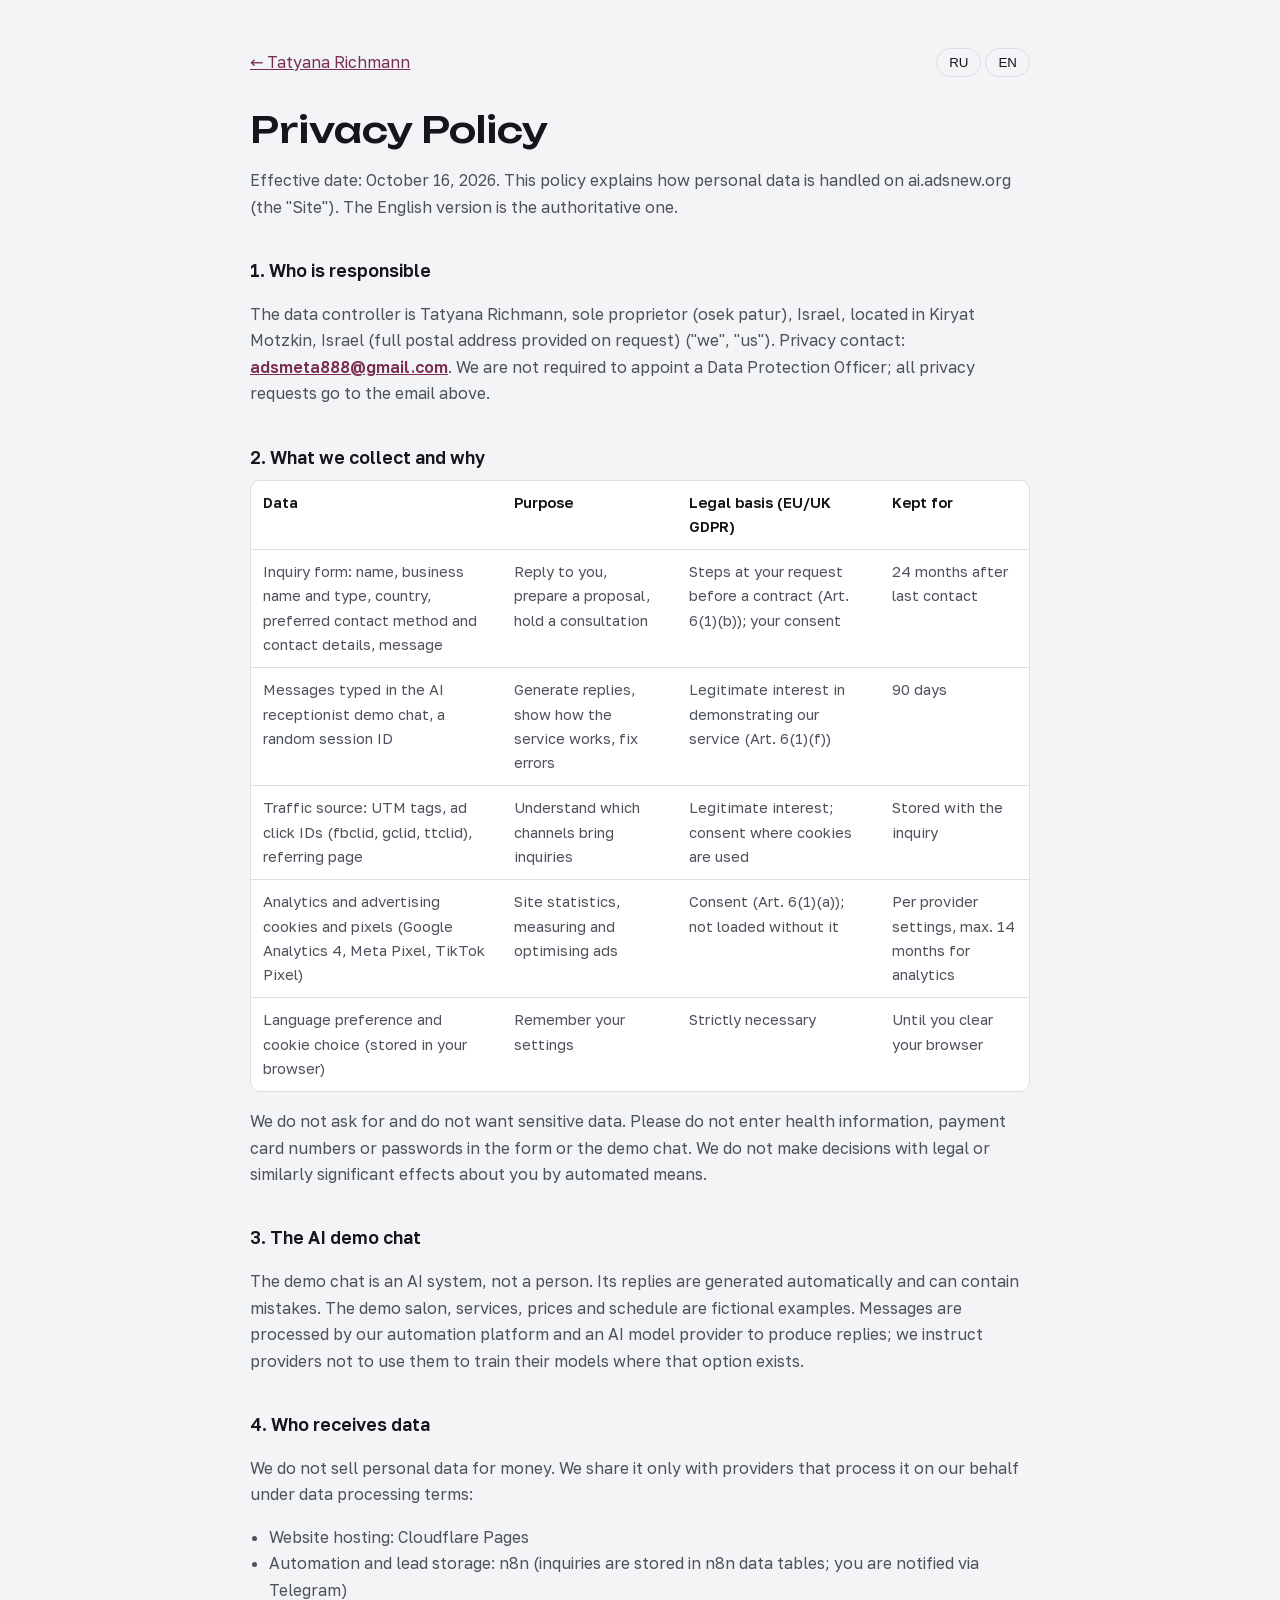
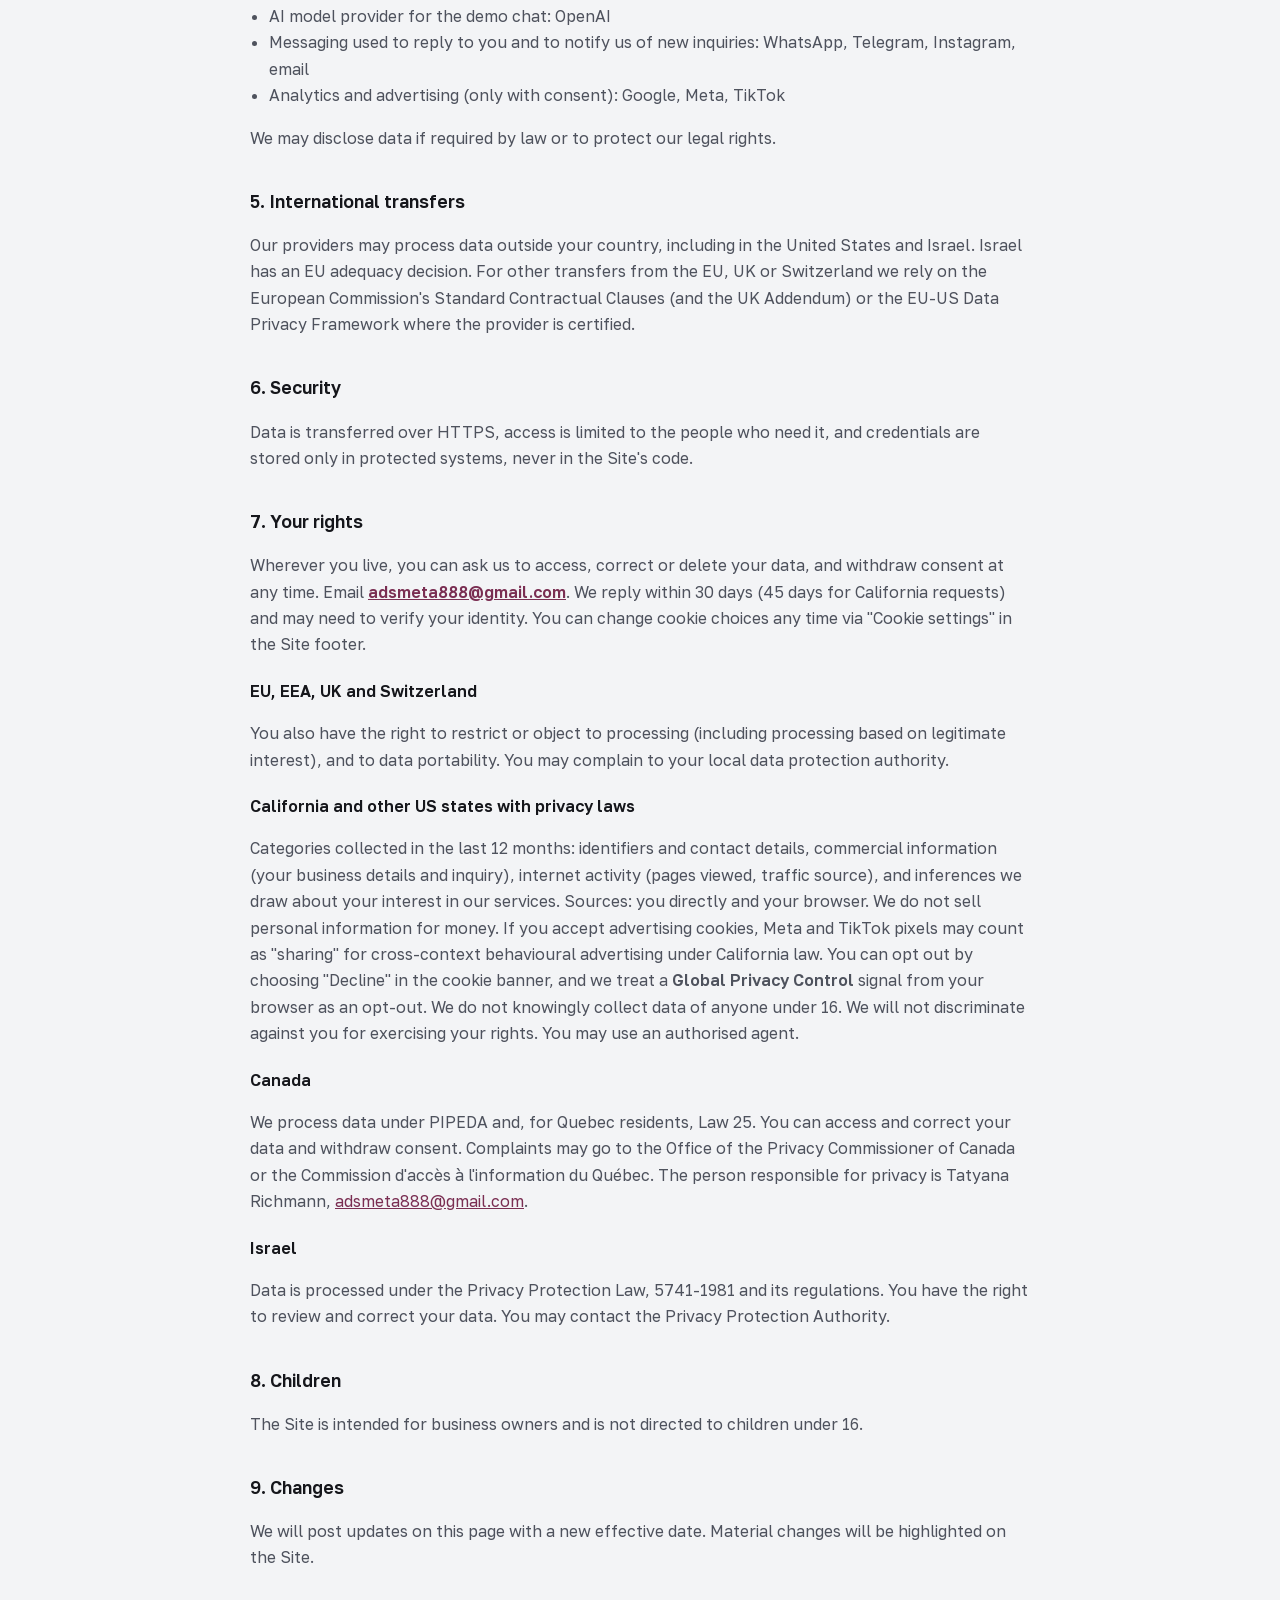
==== privacy.html @ 4d25e9cf "Static files of ai.adsnew.org landing for Cloudflare Pages direct upload Co-Authored-By: Claude Opus" ====
<!doctype html>
<html lang="ru" data-lang="ru">
<head>
<meta charset="utf-8">
<meta name="viewport" content="width=device-width, initial-scale=1, viewport-fit=cover">
<title>Privacy Policy · Tatyana Richmann</title>
<meta name="robots" content="noindex">
<link rel="icon" href="favicon.svg" type="image/svg+xml">
<link rel="stylesheet" href="fonts.css">
<style>
:root{--paper:#F3F4F6;--ink:#15161B;--muted:#4E525D;--line:#DCDEE4;--plum:#7A2E52;--surface:#FFFFFF}
@media (prefers-color-scheme: dark){:root:not([data-theme="light"]){--paper:#111216;--ink:#ECEDF1;--muted:#B0B4BF;--line:#2C2F38;--plum:#D98AAE;--surface:#1A1C22;color-scheme:dark}}
:root[data-theme="dark"]{--paper:#111216;--ink:#ECEDF1;--muted:#B0B4BF;--line:#2C2F38;--plum:#D98AAE;--surface:#1A1C22;color-scheme:dark}
body{margin:0;background:var(--paper);color:var(--ink);font:16px/1.65 "Golos Text",system-ui,sans-serif}
main{max-width:780px;margin:0 auto;padding-block:48px 80px;padding-left:max(16px,env(safe-area-inset-left,0px));padding-right:max(16px,env(safe-area-inset-right,0px))}
h1{font:500 clamp(1.6rem,4vw,2.2rem)/1.2 "Unbounded",system-ui,sans-serif;margin:0 0 8px;text-wrap:balance}
h2{font-size:1.1rem;margin:36px 0 8px}
h3{font-size:1rem;margin:20px 0 6px}
p,li{color:var(--muted)} a{color:var(--plum)} ul{padding-left:1.2em}
.top{display:flex;justify-content:space-between;align-items:center;margin-bottom:32px;gap:12px}
.lang button{border:1px solid var(--line);background:transparent;color:var(--ink);border-radius:999px;padding:6px 12px;cursor:pointer}
.tbl{overflow-x:auto;border:1px solid var(--line);border-radius:10px;background:var(--surface)}
table{border-collapse:collapse;width:100%;min-width:560px;font-size:.92rem}
th,td{text-align:left;vertical-align:top;padding:10px 12px;border-bottom:1px solid var(--line)}
th{font-weight:600}
td{color:var(--muted)}
tr:last-child td{border-bottom:0}
.box{border-left:3px solid var(--plum);padding:6px 0 6px 14px;margin:16px 0}
html[data-lang="ru"] .en, html[data-lang="en"] .ru{display:none}
</style>
</head>
<body>
<main>
<div class="top"><a href="index.html">← Tatyana Richmann</a><span class="lang"><button type="button" data-l="ru">RU</button> <button type="button" data-l="en">EN</button></span></div>

<!-- ======================= ENGLISH (authoritative version) ======================= -->
<section class="en">
<h1>Privacy Policy</h1>
<p>Effective date: October 16, 2026. This policy explains how personal data is handled on ai.adsnew.org (the "Site"). The English version is the authoritative one.</p>

<h2>1. Who is responsible</h2>
<p>The data controller is Tatyana Richmann, sole proprietor (osek patur), Israel, located in Kiryat Motzkin, Israel (full postal address provided on request) ("we", "us"). Privacy contact: <b><a href="mailto:adsmeta888@gmail.com">adsmeta888@gmail.com</a></b>. We are not required to appoint a Data Protection Officer; all privacy requests go to the email above.</p>

<h2>2. What we collect and why</h2>
<div class="tbl"><table>
<tr><th>Data</th><th>Purpose</th><th>Legal basis (EU/UK GDPR)</th><th>Kept for</th></tr>
<tr><td>Inquiry form: name, business name and type, country, preferred contact method and contact details, message</td><td>Reply to you, prepare a proposal, hold a consultation</td><td>Steps at your request before a contract (Art. 6(1)(b)); your consent</td><td>24 months after last contact</td></tr>
<tr><td>Messages typed in the AI receptionist demo chat, a random session ID</td><td>Generate replies, show how the service works, fix errors</td><td>Legitimate interest in demonstrating our service (Art. 6(1)(f))</td><td>90 days</td></tr>
<tr><td>Traffic source: UTM tags, ad click IDs (fbclid, gclid, ttclid), referring page</td><td>Understand which channels bring inquiries</td><td>Legitimate interest; consent where cookies are used</td><td>Stored with the inquiry</td></tr>
<tr><td>Analytics and advertising cookies and pixels (Google Analytics 4, Meta Pixel, TikTok Pixel)</td><td>Site statistics, measuring and optimising ads</td><td>Consent (Art. 6(1)(a)); not loaded without it</td><td>Per provider settings, max. 14 months for analytics</td></tr>
<tr><td>Language preference and cookie choice (stored in your browser)</td><td>Remember your settings</td><td>Strictly necessary</td><td>Until you clear your browser</td></tr>
</table></div>
<p>We do not ask for and do not want sensitive data. Please do not enter health information, payment card numbers or passwords in the form or the demo chat. We do not make decisions with legal or similarly significant effects about you by automated means.</p>

<h2>3. The AI demo chat</h2>
<p>The demo chat is an AI system, not a person. Its replies are generated automatically and can contain mistakes. The demo salon, services, prices and schedule are fictional examples. Messages are processed by our automation platform and an AI model provider to produce replies; we instruct providers not to use them to train their models where that option exists.</p>

<h2>4. Who receives data</h2>
<p>We do not sell personal data for money. We share it only with providers that process it on our behalf under data processing terms:</p>
<ul>
<li>Website hosting: Cloudflare Pages</li>
<li>Automation and lead storage: n8n (inquiries are stored in n8n data tables; you are notified via Telegram)</li>
<li>AI model provider for the demo chat: OpenAI</li>
<li>Messaging used to reply to you and to notify us of new inquiries: WhatsApp, Telegram, Instagram, email</li>
<li>Analytics and advertising (only with consent): Google, Meta, TikTok</li>
</ul>
<p>We may disclose data if required by law or to protect our legal rights.</p>

<h2>5. International transfers</h2>
<p>Our providers may process data outside your country, including in the United States and Israel. Israel has an EU adequacy decision. For other transfers from the EU, UK or Switzerland we rely on the European Commission's Standard Contractual Clauses (and the UK Addendum) or the EU-US Data Privacy Framework where the provider is certified.</p>

<h2>6. Security</h2>
<p>Data is transferred over HTTPS, access is limited to the people who need it, and credentials are stored only in protected systems, never in the Site's code.</p>

<h2>7. Your rights</h2>
<p>Wherever you live, you can ask us to access, correct or delete your data, and withdraw consent at any time. Email <b><a href="mailto:adsmeta888@gmail.com">adsmeta888@gmail.com</a></b>. We reply within 30 days (45 days for California requests) and may need to verify your identity. You can change cookie choices any time via "Cookie settings" in the Site footer.</p>
<h3>EU, EEA, UK and Switzerland</h3>
<p>You also have the right to restrict or object to processing (including processing based on legitimate interest), and to data portability. You may complain to your local data protection authority.</p>
<h3>California and other US states with privacy laws</h3>
<p>Categories collected in the last 12 months: identifiers and contact details, commercial information (your business details and inquiry), internet activity (pages viewed, traffic source), and inferences we draw about your interest in our services. Sources: you directly and your browser. We do not sell personal information for money. If you accept advertising cookies, Meta and TikTok pixels may count as "sharing" for cross-context behavioural advertising under California law. You can opt out by choosing "Decline" in the cookie banner, and we treat a <b>Global Privacy Control</b> signal from your browser as an opt-out. We do not knowingly collect data of anyone under 16. We will not discriminate against you for exercising your rights. You may use an authorised agent.</p>
<h3>Canada</h3>
<p>We process data under PIPEDA and, for Quebec residents, Law 25. You can access and correct your data and withdraw consent. Complaints may go to the Office of the Privacy Commissioner of Canada or the Commission d'accès à l'information du Québec. The person responsible for privacy is Tatyana Richmann, <a href="mailto:adsmeta888@gmail.com">adsmeta888@gmail.com</a>.</p>
<h3>Israel</h3>
<p>Data is processed under the Privacy Protection Law, 5741-1981 and its regulations. You have the right to review and correct your data. You may contact the Privacy Protection Authority.</p>

<h2>8. Children</h2>
<p>The Site is intended for business owners and is not directed to children under 16.</p>

<h2>9. Changes</h2>
<p>We will post updates on this page with a new effective date. Material changes will be highlighted on the Site.</p>
</section>

<!-- ======================= RUSSIAN ======================= -->
<section class="ru">
<h1>Политика конфиденциальности</h1>
<p>Действует с 16 октября 2026 года. Политика описывает, как обрабатываются персональные данные на сайте ai.adsnew.org («Сайт»). При расхождениях приоритет имеет английская версия.</p>

<h2>1. Кто отвечает за данные</h2>
<p>Оператор (контролёр) данных: Татьяна Ричманн (Tatyana Richmann), частный предприниматель (осек патур), Израиль, г. Кирьят-Моцкин, Израиль (полный почтовый адрес предоставляется по запросу) («мы»). Контакт по вопросам данных: <b><a href="mailto:adsmeta888@gmail.com">adsmeta888@gmail.com</a></b>. Назначать специалиста по защите данных (DPO) мы не обязаны, все запросы принимаются по этому адресу.</p>

<h2>2. Какие данные и зачем</h2>
<div class="tbl"><table>
<tr><th>Данные</th><th>Цель</th><th>Правовое основание (GDPR)</th><th>Срок хранения</th></tr>
<tr><td>Форма заявки: имя, название и тип бизнеса, страна, способ связи и контакт, сообщение</td><td>Ответить, подготовить предложение, провести консультацию</td><td>Действия по вашему запросу до заключения договора (ст. 6(1)(b)); ваше согласие</td><td>24 месяца с последнего контакта</td></tr>
<tr><td>Сообщения в демо-чате ИИ-администратора, случайный ID сессии</td><td>Сформировать ответ, показать работу сервиса, исправить ошибки</td><td>Законный интерес в демонстрации сервиса (ст. 6(1)(f))</td><td>90 дней</td></tr>
<tr><td>Источник перехода: UTM-метки, ID рекламных кликов (fbclid, gclid, ttclid), страница-источник</td><td>Понимать, какие каналы приводят обращения</td><td>Законный интерес; согласие, если используются cookies</td><td>Вместе с заявкой</td></tr>
<tr><td>Cookies и пиксели аналитики и рекламы (Google Analytics 4, Meta Pixel, TikTok Pixel)</td><td>Статистика сайта, оценка и оптимизация рекламы</td><td>Согласие (ст. 6(1)(a)); без него не загружаются</td><td>По настройкам сервисов, для аналитики не более 14 месяцев</td></tr>
<tr><td>Выбор языка и решение по cookies (в вашем браузере)</td><td>Запомнить настройки</td><td>Строго необходимые</td><td>Пока вы не очистите браузер</td></tr>
</table></div>
<p>Мы не запрашиваем особые категории данных. Не вводите в форму и демо-чат сведения о здоровье, номера карт и пароли. Решений, имеющих для вас юридические или аналогичные последствия, автоматически мы не принимаем.</p>

<h2>3. Демо-чат с ИИ</h2>
<p>Демо-чат — это система искусственного интеллекта, а не человек. Ответы создаются автоматически и могут содержать ошибки. Демо-салон, услуги, цены и расписание вымышлены. Сообщения обрабатываются платформой автоматизации и поставщиком ИИ-модели только для формирования ответа; там, где это возможно, мы запрещаем поставщикам обучать модели на этих данных.</p>

<h2>4. Кому передаются данные</h2>
<p>Мы не продаём персональные данные за деньги. Передаём их только исполнителям, которые обрабатывают данные по нашему поручению:</p>
<ul>
<li>Хостинг сайта: Cloudflare Pages</li>
<li>Автоматизация и хранение заявок: n8n (заявки хранятся в таблицах данных n8n, уведомления приходят в Telegram)</li>
<li>Поставщик ИИ-модели для демо-чата: OpenAI</li>
<li>Мессенджеры для ответа вам: WhatsApp, Telegram, Instagram, email</li>
<li>Аналитика и реклама (только с согласия): Google, Meta, TikTok</li>
</ul>
<p>Мы можем раскрыть данные, если этого требует закон или для защиты наших прав.</p>

<h2>5. Трансграничная передача</h2>
<p>Исполнители могут обрабатывать данные за пределами вашей страны, в том числе в США и Израиле. Для Израиля действует решение ЕС об адекватности защиты. Для других передач из ЕС, Великобритании и Швейцарии используются Стандартные договорные условия Еврокомиссии (и UK Addendum) или EU-US Data Privacy Framework, если исполнитель сертифицирован.</p>

<h2>6. Безопасность</h2>
<p>Данные передаются по HTTPS, доступ есть только у тех, кому он нужен, а ключи доступа хранятся в защищённых системах и никогда не размещаются в коде сайта.</p>

<h2>7. Ваши права</h2>
<p>Где бы вы ни находились, вы можете запросить доступ к своим данным, их исправление или удаление и в любой момент отозвать согласие. Пишите на <b><a href="mailto:adsmeta888@gmail.com">adsmeta888@gmail.com</a></b>. Отвечаем в течение 30 дней (45 дней для запросов из Калифорнии), можем попросить подтвердить личность. Настройки cookies меняются по ссылке «Настройки cookies» внизу сайта.</p>
<h3>ЕС, ЕЭЗ, Великобритания и Швейцария</h3>
<p>Вы также вправе ограничить обработку или возразить против неё (в том числе основанной на законном интересе) и получить данные в переносимом формате. Вы можете подать жалобу в надзорный орган вашей страны.</p>
<h3>Калифорния и другие штаты США с законами о приватности</h3>
<p>Категории данных за последние 12 месяцев: идентификаторы и контакты, коммерческая информация (данные о вашем бизнесе и запросе), интернет-активность (просмотренные страницы, источник перехода), а также наши выводы о вашем интересе к услугам. Источники: вы и ваш браузер. Мы не продаём данные за деньги. Если вы принимаете рекламные cookies, пиксели Meta и TikTok могут считаться «передачей» (sharing) для поведенческой рекламы по законам Калифорнии. Отказаться можно кнопкой «Отказаться» в баннере cookies; сигнал <b>Global Privacy Control</b> из вашего браузера мы также считаем отказом. Мы сознательно не собираем данные лиц младше 16 лет и не ущемляем вас за использование ваших прав. Вы можете действовать через уполномоченного представителя.</p>
<h3>Канада</h3>
<p>Данные обрабатываются в соответствии с PIPEDA, для жителей Квебека — с Законом 25. Вы можете получить доступ к данным, исправить их и отозвать согласие. Жалобы принимает Офис уполномоченного по защите частной жизни Канады или Commission d'accès à l'information du Québec. Ответственное лицо: Татьяна Ричманн, <a href="mailto:adsmeta888@gmail.com">adsmeta888@gmail.com</a>.</p>
<h3>Израиль</h3>
<p>Данные обрабатываются в соответствии с Законом о защите частной жизни 5741-1981 и подзаконными актами. Вы вправе ознакомиться со своими данными и исправить их, а также обратиться в Управление по защите частной жизни.</p>

<h2>8. Дети</h2>
<p>Сайт предназначен для владельцев бизнеса и не ориентирован на детей младше 16 лет.</p>

<h2>9. Изменения</h2>
<p>Обновления публикуются на этой странице с новой датой вступления в силу. О существенных изменениях мы сообщим на сайте.</p>
</section>
</main>
<script>
(function(){var r=document.documentElement;function s(l){r.lang=l;r.setAttribute("data-lang",l);try{localStorage.setItem("tr_lang",l)}catch(e){}}
var l=null;try{l=localStorage.getItem("tr_lang")}catch(e){} if(location.hash==="#en"||location.hash==="#ru") l=location.hash.slice(1);
s(l==="en"||l==="ru"?l:(/^ru/i.test(navigator.language||"")?"ru":"en"));
document.querySelectorAll("[data-l]").forEach(function(b){b.addEventListener("click",function(){s(b.dataset.l)})});})();
</script>
</body>
</html>
---- fonts.css ----
/* cyrillic-ext */
@font-face {
  font-family: 'Golos Text';
  font-style: normal;
  font-weight: 400;
  font-display: swap;
  src: url(fonts/golos-text-cyrillic-ext-b06cf9.woff2) format('woff2');
  unicode-range: U+0460-052F, U+1C80-1C8A, U+20B4, U+2DE0-2DFF, U+A640-A69F, U+FE2E-FE2F;
}
/* cyrillic */
@font-face {
  font-family: 'Golos Text';
  font-style: normal;
  font-weight: 400;
  font-display: swap;
  src: url(fonts/golos-text-cyrillic-721d01.woff2) format('woff2');
  unicode-range: U+0301, U+0400-045F, U+0490-0491, U+04B0-04B1, U+2116;
}
/* latin-ext */
@font-face {
  font-family: 'Golos Text';
  font-style: normal;
  font-weight: 400;
  font-display: swap;
  src: url(fonts/golos-text-latin-ext-52fc06.woff2) format('woff2');
  unicode-range: U+0100-02BA, U+02BD-02C5, U+02C7-02CC, U+02CE-02D7, U+02DD-02FF, U+0304, U+0308, U+0329, U+1D00-1DBF, U+1E00-1E9F, U+1EF2-1EFF, U+2020, U+20A0-20AB, U+20AD-20C4, U+2113, U+2C60-2C7F, U+A720-A7FF;
}
/* latin */
@font-face {
  font-family: 'Golos Text';
  font-style: normal;
  font-weight: 400;
  font-display: swap;
  src: url(fonts/golos-text-latin-65c68b.woff2) format('woff2');
  unicode-range: U+0000-00FF, U+0131, U+0152-0153, U+02BB-02BC, U+02C6, U+02DA, U+02DC, U+0304, U+0308, U+0329, U+2000-206F, U+20AC, U+2122, U+2191, U+2193, U+2212, U+2215, U+FEFF, U+FFFD;
}
/* cyrillic-ext */
@font-face {
  font-family: 'Golos Text';
  font-style: normal;
  font-weight: 500;
  font-display: swap;
  src: url(fonts/golos-text-cyrillic-ext-b06cf9.woff2) format('woff2');
  unicode-range: U+0460-052F, U+1C80-1C8A, U+20B4, U+2DE0-2DFF, U+A640-A69F, U+FE2E-FE2F;
}
/* cyrillic */
@font-face {
  font-family: 'Golos Text';
  font-style: normal;
  font-weight: 500;
  font-display: swap;
  src: url(fonts/golos-text-cyrillic-721d01.woff2) format('woff2');
  unicode-range: U+0301, U+0400-045F, U+0490-0491, U+04B0-04B1, U+2116;
}
/* latin-ext */
@font-face {
  font-family: 'Golos Text';
  font-style: normal;
  font-weight: 500;
  font-display: swap;
  src: url(fonts/golos-text-latin-ext-52fc06.woff2) format('woff2');
  unicode-range: U+0100-02BA, U+02BD-02C5, U+02C7-02CC, U+02CE-02D7, U+02DD-02FF, U+0304, U+0308, U+0329, U+1D00-1DBF, U+1E00-1E9F, U+1EF2-1EFF, U+2020, U+20A0-20AB, U+20AD-20C4, U+2113, U+2C60-2C7F, U+A720-A7FF;
}
/* latin */
@font-face {
  font-family: 'Golos Text';
  font-style: normal;
  font-weight: 500;
  font-display: swap;
  src: url(fonts/golos-text-latin-65c68b.woff2) format('woff2');
  unicode-range: U+0000-00FF, U+0131, U+0152-0153, U+02BB-02BC, U+02C6, U+02DA, U+02DC, U+0304, U+0308, U+0329, U+2000-206F, U+20AC, U+2122, U+2191, U+2193, U+2212, U+2215, U+FEFF, U+FFFD;
}
/* cyrillic-ext */
@font-face {
  font-family: 'Golos Text';
  font-style: normal;
  font-weight: 600;
  font-display: swap;
  src: url(fonts/golos-text-cyrillic-ext-b06cf9.woff2) format('woff2');
  unicode-range: U+0460-052F, U+1C80-1C8A, U+20B4, U+2DE0-2DFF, U+A640-A69F, U+FE2E-FE2F;
}
/* cyrillic */
@font-face {
  font-family: 'Golos Text';
  font-style: normal;
  font-weight: 600;
  font-display: swap;
  src: url(fonts/golos-text-cyrillic-721d01.woff2) format('woff2');
  unicode-range: U+0301, U+0400-045F, U+0490-0491, U+04B0-04B1, U+2116;
}
/* latin-ext */
@font-face {
  font-family: 'Golos Text';
  font-style: normal;
  font-weight: 600;
  font-display: swap;
  src: url(fonts/golos-text-latin-ext-52fc06.woff2) format('woff2');
  unicode-range: U+0100-02BA, U+02BD-02C5, U+02C7-02CC, U+02CE-02D7, U+02DD-02FF, U+0304, U+0308, U+0329, U+1D00-1DBF, U+1E00-1E9F, U+1EF2-1EFF, U+2020, U+20A0-20AB, U+20AD-20C4, U+2113, U+2C60-2C7F, U+A720-A7FF;
}
/* latin */
@font-face {
  font-family: 'Golos Text';
  font-style: normal;
  font-weight: 600;
  font-display: swap;
  src: url(fonts/golos-text-latin-65c68b.woff2) format('woff2');
  unicode-range: U+0000-00FF, U+0131, U+0152-0153, U+02BB-02BC, U+02C6, U+02DA, U+02DC, U+0304, U+0308, U+0329, U+2000-206F, U+20AC, U+2122, U+2191, U+2193, U+2212, U+2215, U+FEFF, U+FFFD;
}
/* cyrillic-ext */
@font-face {
  font-family: 'JetBrains Mono';
  font-style: normal;
  font-weight: 400;
  font-display: swap;
  src: url(fonts/jetbrains-mono-cyrillic-ext-982bf4.woff2) format('woff2');
  unicode-range: U+0460-052F, U+1C80-1C8A, U+20B4, U+2DE0-2DFF, U+A640-A69F, U+FE2E-FE2F;
}
/* cyrillic */
@font-face {
  font-family: 'JetBrains Mono';
  font-style: normal;
  font-weight: 400;
  font-display: swap;
  src: url(fonts/jetbrains-mono-cyrillic-ffa6bb.woff2) format('woff2');
  unicode-range: U+0301, U+0400-045F, U+0490-0491, U+04B0-04B1, U+2116;
}
/* latin-ext */
@font-face {
  font-family: 'JetBrains Mono';
  font-style: normal;
  font-weight: 400;
  font-display: swap;
  src: url(fonts/jetbrains-mono-latin-ext-76306e.woff2) format('woff2');
  unicode-range: U+0100-02BA, U+02BD-02C5, U+02C7-02CC, U+02CE-02D7, U+02DD-02FF, U+0304, U+0308, U+0329, U+1D00-1DBF, U+1E00-1E9F, U+1EF2-1EFF, U+2020, U+20A0-20AB, U+20AD-20C4, U+2113, U+2C60-2C7F, U+A720-A7FF;
}
/* latin */
@font-face {
  font-family: 'JetBrains Mono';
  font-style: normal;
  font-weight: 400;
  font-display: swap;
  src: url(fonts/jetbrains-mono-latin-1cd702.woff2) format('woff2');
  unicode-range: U+0000-00FF, U+0131, U+0152-0153, U+02BB-02BC, U+02C6, U+02DA, U+02DC, U+0304, U+0308, U+0329, U+2000-206F, U+20AC, U+2122, U+2191, U+2193, U+2212, U+2215, U+FEFF, U+FFFD;
}
/* cyrillic-ext */
@font-face {
  font-family: 'JetBrains Mono';
  font-style: normal;
  font-weight: 500;
  font-display: swap;
  src: url(fonts/jetbrains-mono-cyrillic-ext-982bf4.woff2) format('woff2');
  unicode-range: U+0460-052F, U+1C80-1C8A, U+20B4, U+2DE0-2DFF, U+A640-A69F, U+FE2E-FE2F;
}
/* cyrillic */
@font-face {
  font-family: 'JetBrains Mono';
  font-style: normal;
  font-weight: 500;
  font-display: swap;
  src: url(fonts/jetbrains-mono-cyrillic-ffa6bb.woff2) format('woff2');
  unicode-range: U+0301, U+0400-045F, U+0490-0491, U+04B0-04B1, U+2116;
}
/* latin-ext */
@font-face {
  font-family: 'JetBrains Mono';
  font-style: normal;
  font-weight: 500;
  font-display: swap;
  src: url(fonts/jetbrains-mono-latin-ext-76306e.woff2) format('woff2');
  unicode-range: U+0100-02BA, U+02BD-02C5, U+02C7-02CC, U+02CE-02D7, U+02DD-02FF, U+0304, U+0308, U+0329, U+1D00-1DBF, U+1E00-1E9F, U+1EF2-1EFF, U+2020, U+20A0-20AB, U+20AD-20C4, U+2113, U+2C60-2C7F, U+A720-A7FF;
}
/* latin */
@font-face {
  font-family: 'JetBrains Mono';
  font-style: normal;
  font-weight: 500;
  font-display: swap;
  src: url(fonts/jetbrains-mono-latin-1cd702.woff2) format('woff2');
  unicode-range: U+0000-00FF, U+0131, U+0152-0153, U+02BB-02BC, U+02C6, U+02DA, U+02DC, U+0304, U+0308, U+0329, U+2000-206F, U+20AC, U+2122, U+2191, U+2193, U+2212, U+2215, U+FEFF, U+FFFD;
}
/* cyrillic-ext */
@font-face {
  font-family: 'Unbounded';
  font-style: normal;
  font-weight: 400;
  font-display: swap;
  src: url(fonts/unbounded-cyrillic-ext-497409.woff2) format('woff2');
  unicode-range: U+0460-052F, U+1C80-1C8A, U+20B4, U+2DE0-2DFF, U+A640-A69F, U+FE2E-FE2F;
}
/* cyrillic */
@font-face {
  font-family: 'Unbounded';
  font-style: normal;
  font-weight: 400;
  font-display: swap;
  src: url(fonts/unbounded-cyrillic-cb504d.woff2) format('woff2');
  unicode-range: U+0301, U+0400-045F, U+0490-0491, U+04B0-04B1, U+2116;
}
/* latin-ext */
@font-face {
  font-family: 'Unbounded';
  font-style: normal;
  font-weight: 400;
  font-display: swap;
  src: url(fonts/unbounded-latin-ext-936fcc.woff2) format('woff2');
  unicode-range: U+0100-02BA, U+02BD-02C5, U+02C7-02CC, U+02CE-02D7, U+02DD-02FF, U+0304, U+0308, U+0329, U+1D00-1DBF, U+1E00-1E9F, U+1EF2-1EFF, U+2020, U+20A0-20AB, U+20AD-20C4, U+2113, U+2C60-2C7F, U+A720-A7FF;
}
/* latin */
@font-face {
  font-family: 'Unbounded';
  font-style: normal;
  font-weight: 400;
  font-display: swap;
  src: url(fonts/unbounded-latin-37e641.woff2) format('woff2');
  unicode-range: U+0000-00FF, U+0131, U+0152-0153, U+02BB-02BC, U+02C6, U+02DA, U+02DC, U+0304, U+0308, U+0329, U+2000-206F, U+20AC, U+2122, U+2191, U+2193, U+2212, U+2215, U+FEFF, U+FFFD;
}
/* cyrillic-ext */
@font-face {
  font-family: 'Unbounded';
  font-style: normal;
  font-weight: 500;
  font-display: swap;
  src: url(fonts/unbounded-cyrillic-ext-497409.woff2) format('woff2');
  unicode-range: U+0460-052F, U+1C80-1C8A, U+20B4, U+2DE0-2DFF, U+A640-A69F, U+FE2E-FE2F;
}
/* cyrillic */
@font-face {
  font-family: 'Unbounded';
  font-style: normal;
  font-weight: 500;
  font-display: swap;
  src: url(fonts/unbounded-cyrillic-cb504d.woff2) format('woff2');
  unicode-range: U+0301, U+0400-045F, U+0490-0491, U+04B0-04B1, U+2116;
}
/* latin-ext */
@font-face {
  font-family: 'Unbounded';
  font-style: normal;
  font-weight: 500;
  font-display: swap;
  src: url(fonts/unbounded-latin-ext-936fcc.woff2) format('woff2');
  unicode-range: U+0100-02BA, U+02BD-02C5, U+02C7-02CC, U+02CE-02D7, U+02DD-02FF, U+0304, U+0308, U+0329, U+1D00-1DBF, U+1E00-1E9F, U+1EF2-1EFF, U+2020, U+20A0-20AB, U+20AD-20C4, U+2113, U+2C60-2C7F, U+A720-A7FF;
}
/* latin */
@font-face {
  font-family: 'Unbounded';
  font-style: normal;
  font-weight: 500;
  font-display: swap;
  src: url(fonts/unbounded-latin-37e641.woff2) format('woff2');
  unicode-range: U+0000-00FF, U+0131, U+0152-0153, U+02BB-02BC, U+02C6, U+02DA, U+02DC, U+0304, U+0308, U+0329, U+2000-206F, U+20AC, U+2122, U+2191, U+2193, U+2212, U+2215, U+FEFF, U+FFFD;
}
/* cyrillic-ext */
@font-face {
  font-family: 'Unbounded';
  font-style: normal;
  font-weight: 600;
  font-display: swap;
  src: url(fonts/unbounded-cyrillic-ext-497409.woff2) format('woff2');
  unicode-range: U+0460-052F, U+1C80-1C8A, U+20B4, U+2DE0-2DFF, U+A640-A69F, U+FE2E-FE2F;
}
/* cyrillic */
@font-face {
  font-family: 'Unbounded';
  font-style: normal;
  font-weight: 600;
  font-display: swap;
  src: url(fonts/unbounded-cyrillic-cb504d.woff2) format('woff2');
  unicode-range: U+0301, U+0400-045F, U+0490-0491, U+04B0-04B1, U+2116;
}
/* latin-ext */
@font-face {
  font-family: 'Unbounded';
  font-style: normal;
  font-weight: 600;
  font-display: swap;
  src: url(fonts/unbounded-latin-ext-936fcc.woff2) format('woff2');
  unicode-range: U+0100-02BA, U+02BD-02C5, U+02C7-02CC, U+02CE-02D7, U+02DD-02FF, U+0304, U+0308, U+0329, U+1D00-1DBF, U+1E00-1E9F, U+1EF2-1EFF, U+2020, U+20A0-20AB, U+20AD-20C4, U+2113, U+2C60-2C7F, U+A720-A7FF;
}
/* latin */
@font-face {
  font-family: 'Unbounded';
  font-style: normal;
  font-weight: 600;
  font-display: swap;
  src: url(fonts/unbounded-latin-37e641.woff2) format('woff2');
  unicode-range: U+0000-00FF, U+0131, U+0152-0153, U+02BB-02BC, U+02C6, U+02DA, U+02DC, U+0304, U+0308, U+0329, U+2000-206F, U+20AC, U+2122, U+2191, U+2193, U+2212, U+2215, U+FEFF, U+FFFD;
}
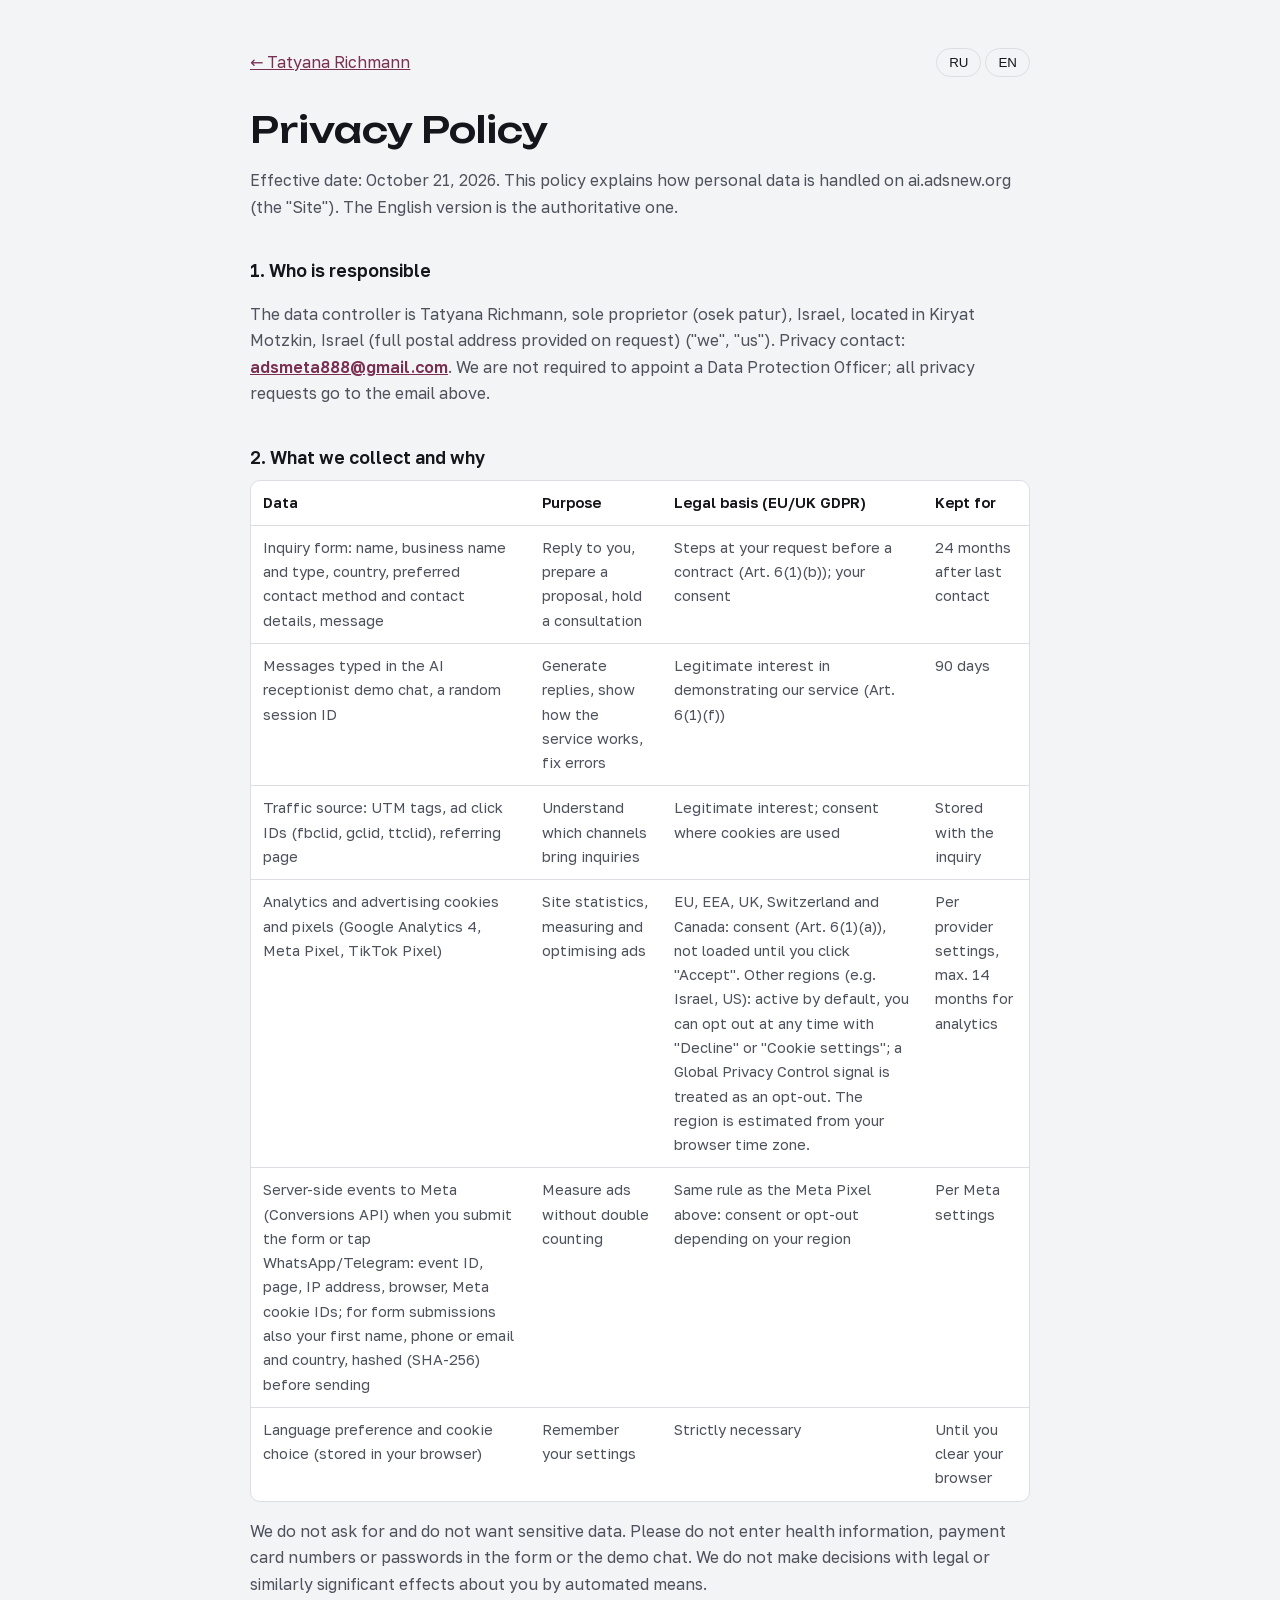
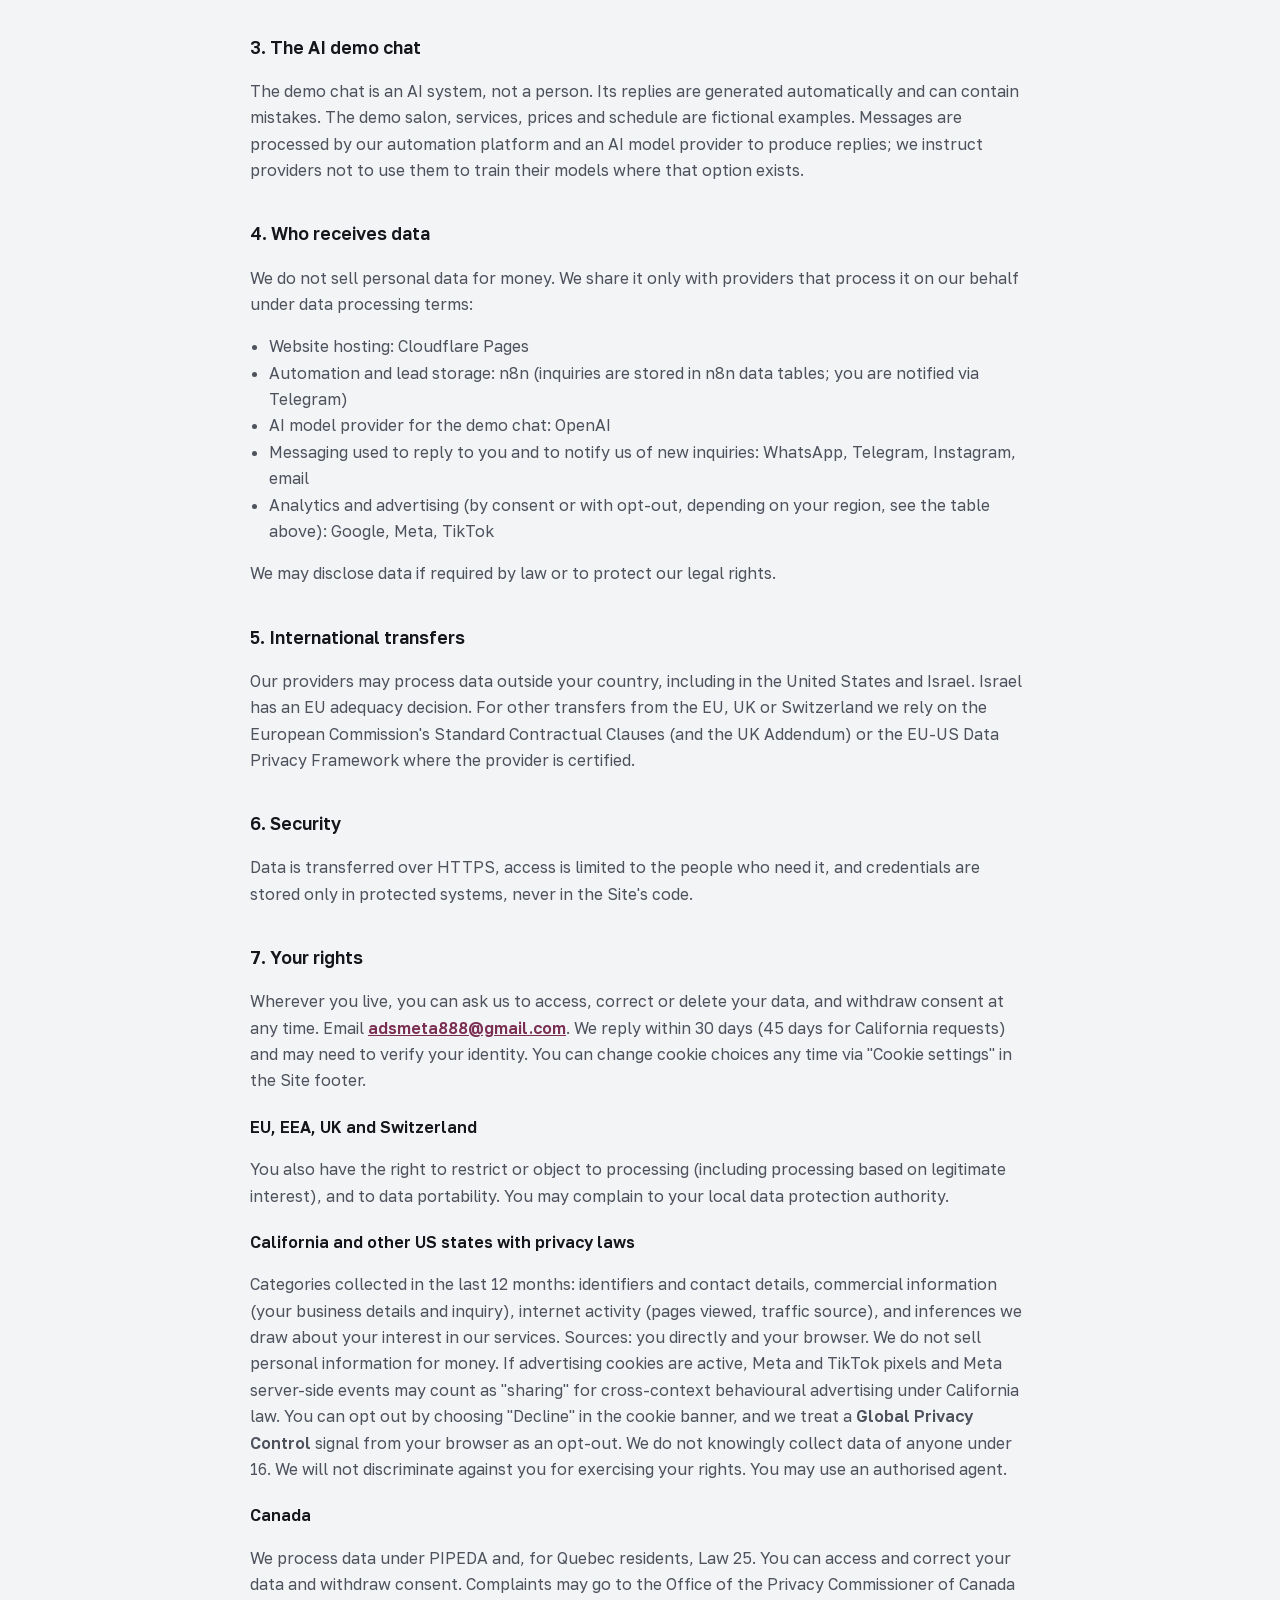
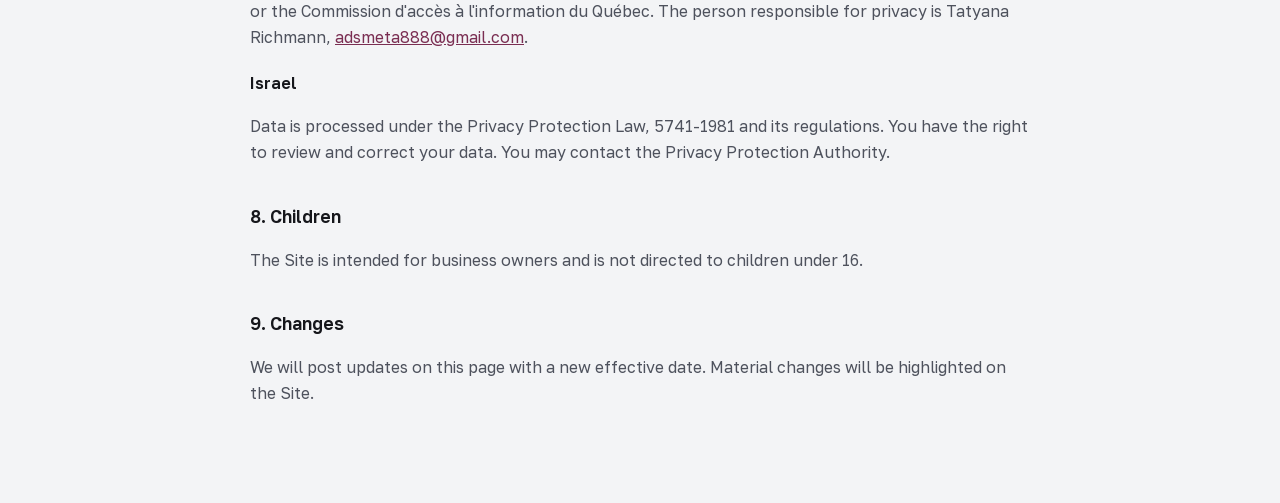
==== commit 8e9bd110: "Landing: Meta Lead/Contact with shared event_id, regional consent, Instagram links, privacy update C" ====
--- a/privacy.html
+++ b/privacy.html
@@ -36,7 +36,7 @@
 <!-- ======================= ENGLISH (authoritative version) ======================= -->
 <section class="en">
 <h1>Privacy Policy</h1>
-<p>Effective date: October 16, 2026. This policy explains how personal data is handled on ai.adsnew.org (the "Site"). The English version is the authoritative one.</p>
+<p>Effective date: October 21, 2026. This policy explains how personal data is handled on ai.adsnew.org (the "Site"). The English version is the authoritative one.</p>
 
 <h2>1. Who is responsible</h2>
 <p>The data controller is Tatyana Richmann, sole proprietor (osek patur), Israel, located in Kiryat Motzkin, Israel (full postal address provided on request) ("we", "us"). Privacy contact: <b><a href="mailto:adsmeta888@gmail.com">adsmeta888@gmail.com</a></b>. We are not required to appoint a Data Protection Officer; all privacy requests go to the email above.</p>
@@ -47,7 +47,8 @@
 <tr><td>Inquiry form: name, business name and type, country, preferred contact method and contact details, message</td><td>Reply to you, prepare a proposal, hold a consultation</td><td>Steps at your request before a contract (Art. 6(1)(b)); your consent</td><td>24 months after last contact</td></tr>
 <tr><td>Messages typed in the AI receptionist demo chat, a random session ID</td><td>Generate replies, show how the service works, fix errors</td><td>Legitimate interest in demonstrating our service (Art. 6(1)(f))</td><td>90 days</td></tr>
 <tr><td>Traffic source: UTM tags, ad click IDs (fbclid, gclid, ttclid), referring page</td><td>Understand which channels bring inquiries</td><td>Legitimate interest; consent where cookies are used</td><td>Stored with the inquiry</td></tr>
-<tr><td>Analytics and advertising cookies and pixels (Google Analytics 4, Meta Pixel, TikTok Pixel)</td><td>Site statistics, measuring and optimising ads</td><td>Consent (Art. 6(1)(a)); not loaded without it</td><td>Per provider settings, max. 14 months for analytics</td></tr>
+<tr><td>Analytics and advertising cookies and pixels (Google Analytics 4, Meta Pixel, TikTok Pixel)</td><td>Site statistics, measuring and optimising ads</td><td>EU, EEA, UK, Switzerland and Canada: consent (Art. 6(1)(a)), not loaded until you click "Accept". Other regions (e.g. Israel, US): active by default, you can opt out at any time with "Decline" or "Cookie settings"; a Global Privacy Control signal is treated as an opt-out. The region is estimated from your browser time zone.</td><td>Per provider settings, max. 14 months for analytics</td></tr>
+<tr><td>Server-side events to Meta (Conversions API) when you submit the form or tap WhatsApp/Telegram: event ID, page, IP address, browser, Meta cookie IDs; for form submissions also your first name, phone or email and country, hashed (SHA-256) before sending</td><td>Measure ads without double counting</td><td>Same rule as the Meta Pixel above: consent or opt-out depending on your region</td><td>Per Meta settings</td></tr>
 <tr><td>Language preference and cookie choice (stored in your browser)</td><td>Remember your settings</td><td>Strictly necessary</td><td>Until you clear your browser</td></tr>
 </table></div>
 <p>We do not ask for and do not want sensitive data. Please do not enter health information, payment card numbers or passwords in the form or the demo chat. We do not make decisions with legal or similarly significant effects about you by automated means.</p>
@@ -62,7 +63,7 @@
 <li>Automation and lead storage: n8n (inquiries are stored in n8n data tables; you are notified via Telegram)</li>
 <li>AI model provider for the demo chat: OpenAI</li>
 <li>Messaging used to reply to you and to notify us of new inquiries: WhatsApp, Telegram, Instagram, email</li>
-<li>Analytics and advertising (only with consent): Google, Meta, TikTok</li>
+<li>Analytics and advertising (by consent or with opt-out, depending on your region, see the table above): Google, Meta, TikTok</li>
 </ul>
 <p>We may disclose data if required by law or to protect our legal rights.</p>
 
@@ -77,7 +78,7 @@
 <h3>EU, EEA, UK and Switzerland</h3>
 <p>You also have the right to restrict or object to processing (including processing based on legitimate interest), and to data portability. You may complain to your local data protection authority.</p>
 <h3>California and other US states with privacy laws</h3>
-<p>Categories collected in the last 12 months: identifiers and contact details, commercial information (your business details and inquiry), internet activity (pages viewed, traffic source), and inferences we draw about your interest in our services. Sources: you directly and your browser. We do not sell personal information for money. If you accept advertising cookies, Meta and TikTok pixels may count as "sharing" for cross-context behavioural advertising under California law. You can opt out by choosing "Decline" in the cookie banner, and we treat a <b>Global Privacy Control</b> signal from your browser as an opt-out. We do not knowingly collect data of anyone under 16. We will not discriminate against you for exercising your rights. You may use an authorised agent.</p>
+<p>Categories collected in the last 12 months: identifiers and contact details, commercial information (your business details and inquiry), internet activity (pages viewed, traffic source), and inferences we draw about your interest in our services. Sources: you directly and your browser. We do not sell personal information for money. If advertising cookies are active, Meta and TikTok pixels and Meta server-side events may count as "sharing" for cross-context behavioural advertising under California law. You can opt out by choosing "Decline" in the cookie banner, and we treat a <b>Global Privacy Control</b> signal from your browser as an opt-out. We do not knowingly collect data of anyone under 16. We will not discriminate against you for exercising your rights. You may use an authorised agent.</p>
 <h3>Canada</h3>
 <p>We process data under PIPEDA and, for Quebec residents, Law 25. You can access and correct your data and withdraw consent. Complaints may go to the Office of the Privacy Commissioner of Canada or the Commission d'accès à l'information du Québec. The person responsible for privacy is Tatyana Richmann, <a href="mailto:adsmeta888@gmail.com">adsmeta888@gmail.com</a>.</p>
 <h3>Israel</h3>
@@ -93,7 +94,7 @@
 <!-- ======================= RUSSIAN ======================= -->
 <section class="ru">
 <h1>Политика конфиденциальности</h1>
-<p>Действует с 16 октября 2026 года. Политика описывает, как обрабатываются персональные данные на сайте ai.adsnew.org («Сайт»). При расхождениях приоритет имеет английская версия.</p>
+<p>Действует с 21 октября 2026 года. Политика описывает, как обрабатываются персональные данные на сайте ai.adsnew.org («Сайт»). При расхождениях приоритет имеет английская версия.</p>
 
 <h2>1. Кто отвечает за данные</h2>
 <p>Оператор (контролёр) данных: Татьяна Ричманн (Tatyana Richmann), частный предприниматель (осек патур), Израиль, г. Кирьят-Моцкин, Израиль (полный почтовый адрес предоставляется по запросу) («мы»). Контакт по вопросам данных: <b><a href="mailto:adsmeta888@gmail.com">adsmeta888@gmail.com</a></b>. Назначать специалиста по защите данных (DPO) мы не обязаны, все запросы принимаются по этому адресу.</p>
@@ -104,7 +105,8 @@
 <tr><td>Форма заявки: имя, название и тип бизнеса, страна, способ связи и контакт, сообщение</td><td>Ответить, подготовить предложение, провести консультацию</td><td>Действия по вашему запросу до заключения договора (ст. 6(1)(b)); ваше согласие</td><td>24 месяца с последнего контакта</td></tr>
 <tr><td>Сообщения в демо-чате ИИ-администратора, случайный ID сессии</td><td>Сформировать ответ, показать работу сервиса, исправить ошибки</td><td>Законный интерес в демонстрации сервиса (ст. 6(1)(f))</td><td>90 дней</td></tr>
 <tr><td>Источник перехода: UTM-метки, ID рекламных кликов (fbclid, gclid, ttclid), страница-источник</td><td>Понимать, какие каналы приводят обращения</td><td>Законный интерес; согласие, если используются cookies</td><td>Вместе с заявкой</td></tr>
-<tr><td>Cookies и пиксели аналитики и рекламы (Google Analytics 4, Meta Pixel, TikTok Pixel)</td><td>Статистика сайта, оценка и оптимизация рекламы</td><td>Согласие (ст. 6(1)(a)); без него не загружаются</td><td>По настройкам сервисов, для аналитики не более 14 месяцев</td></tr>
+<tr><td>Cookies и пиксели аналитики и рекламы (Google Analytics 4, Meta Pixel, TikTok Pixel)</td><td>Статистика сайта, оценка и оптимизация рекламы</td><td>ЕС, ЕЭЗ, Великобритания, Швейцария и Канада: согласие (ст. 6(1)(a)), без нажатия «Принять» не загружаются. Другие регионы (например, Израиль, США): включены по умолчанию, отказаться можно в любой момент кнопкой «Отказаться» или «Настройки cookies»; сигнал Global Privacy Control считается отказом. Регион определяется по часовому поясу браузера.</td><td>По настройкам сервисов, для аналитики не более 14 месяцев</td></tr>
+<tr><td>Серверные события для Meta (Conversions API) при отправке формы или нажатии WhatsApp/Telegram: ID события, страница, IP-адрес, браузер, ID cookies Meta; для заявки также имя, телефон или email и страна в виде хеша (SHA-256)</td><td>Оценка рекламы без двойного учёта</td><td>То же правило, что для Meta Pixel выше: согласие или отказ в зависимости от региона</td><td>По настройкам Meta</td></tr>
 <tr><td>Выбор языка и решение по cookies (в вашем браузере)</td><td>Запомнить настройки</td><td>Строго необходимые</td><td>Пока вы не очистите браузер</td></tr>
 </table></div>
 <p>Мы не запрашиваем особые категории данных. Не вводите в форму и демо-чат сведения о здоровье, номера карт и пароли. Решений, имеющих для вас юридические или аналогичные последствия, автоматически мы не принимаем.</p>
@@ -119,7 +121,7 @@
 <li>Автоматизация и хранение заявок: n8n (заявки хранятся в таблицах данных n8n, уведомления приходят в Telegram)</li>
 <li>Поставщик ИИ-модели для демо-чата: OpenAI</li>
 <li>Мессенджеры для ответа вам: WhatsApp, Telegram, Instagram, email</li>
-<li>Аналитика и реклама (только с согласия): Google, Meta, TikTok</li>
+<li>Аналитика и реклама (по согласию или с возможностью отказа в зависимости от региона, см. таблицу выше): Google, Meta, TikTok</li>
 </ul>
 <p>Мы можем раскрыть данные, если этого требует закон или для защиты наших прав.</p>
 
@@ -134,7 +136,7 @@
 <h3>ЕС, ЕЭЗ, Великобритания и Швейцария</h3>
 <p>Вы также вправе ограничить обработку или возразить против неё (в том числе основанной на законном интересе) и получить данные в переносимом формате. Вы можете подать жалобу в надзорный орган вашей страны.</p>
 <h3>Калифорния и другие штаты США с законами о приватности</h3>
-<p>Категории данных за последние 12 месяцев: идентификаторы и контакты, коммерческая информация (данные о вашем бизнесе и запросе), интернет-активность (просмотренные страницы, источник перехода), а также наши выводы о вашем интересе к услугам. Источники: вы и ваш браузер. Мы не продаём данные за деньги. Если вы принимаете рекламные cookies, пиксели Meta и TikTok могут считаться «передачей» (sharing) для поведенческой рекламы по законам Калифорнии. Отказаться можно кнопкой «Отказаться» в баннере cookies; сигнал <b>Global Privacy Control</b> из вашего браузера мы также считаем отказом. Мы сознательно не собираем данные лиц младше 16 лет и не ущемляем вас за использование ваших прав. Вы можете действовать через уполномоченного представителя.</p>
+<p>Категории данных за последние 12 месяцев: идентификаторы и контакты, коммерческая информация (данные о вашем бизнесе и запросе), интернет-активность (просмотренные страницы, источник перехода), а также наши выводы о вашем интересе к услугам. Источники: вы и ваш браузер. Мы не продаём данные за деньги. Если рекламные cookies включены, пиксели Meta и TikTok и серверные события Meta могут считаться «передачей» (sharing) для поведенческой рекламы по законам Калифорнии. Отказаться можно кнопкой «Отказаться» в баннере cookies; сигнал <b>Global Privacy Control</b> из вашего браузера мы также считаем отказом. Мы сознательно не собираем данные лиц младше 16 лет и не ущемляем вас за использование ваших прав. Вы можете действовать через уполномоченного представителя.</p>
 <h3>Канада</h3>
 <p>Данные обрабатываются в соответствии с PIPEDA, для жителей Квебека — с Законом 25. Вы можете получить доступ к данным, исправить их и отозвать согласие. Жалобы принимает Офис уполномоченного по защите частной жизни Канады или Commission d'accès à l'information du Québec. Ответственное лицо: Татьяна Ричманн, <a href="mailto:adsmeta888@gmail.com">adsmeta888@gmail.com</a>.</p>
 <h3>Израиль</h3>
